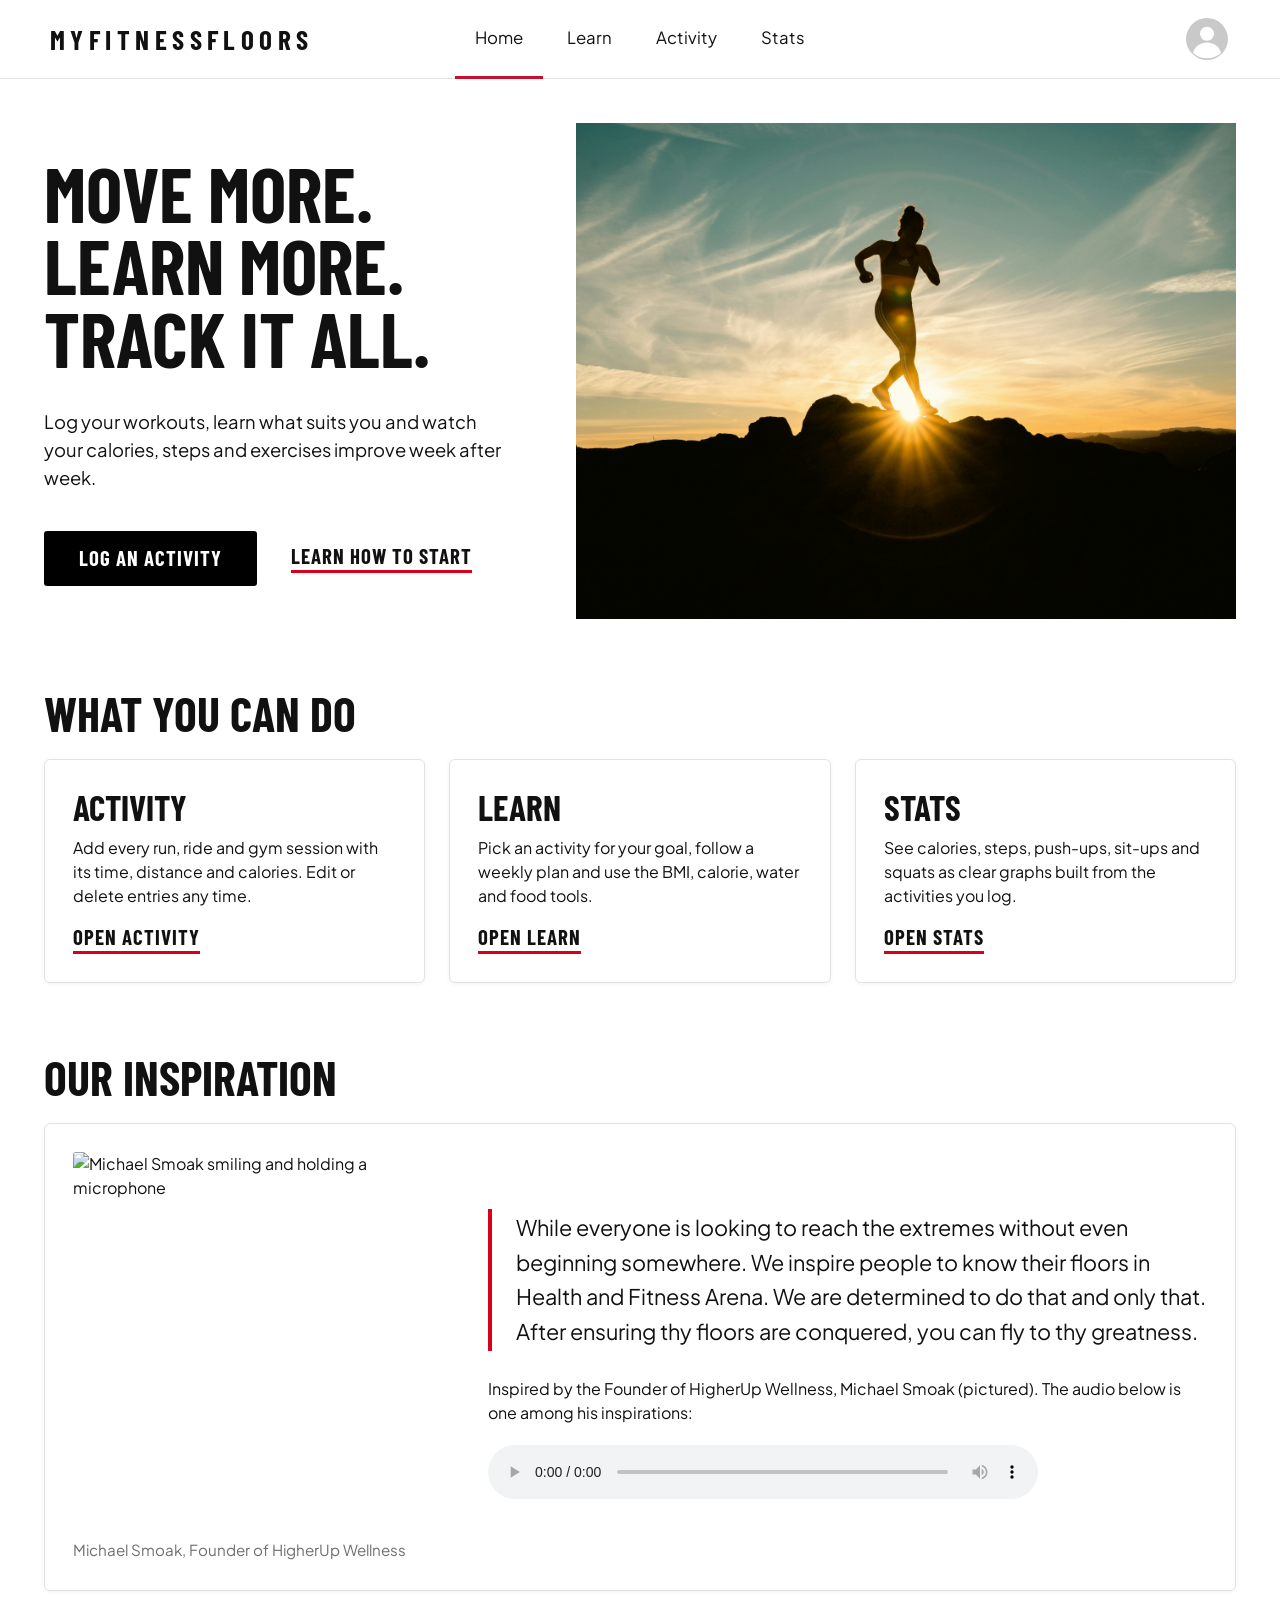
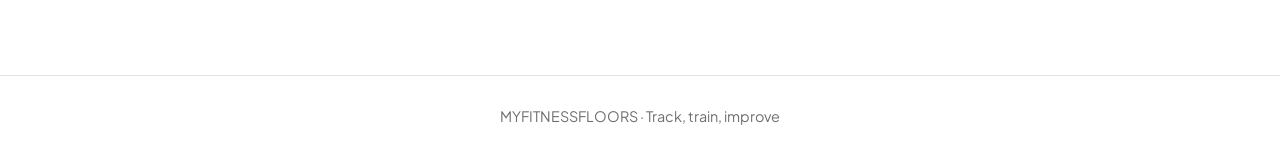
==== index.html @ a4dfccbf "Replaced figure with image in index.html" ====
<!DOCTYPE html>
<html lang="en">
<head>
    <meta charset="UTF-8">
    <meta name="viewport" content="width=device-width, initial-scale=1.0">
    <title>Home | MYFITNESSFLOORS</title>
    <meta name="description" content="Log your workouts, learn what suits you and watch your calories, steps and exercises improve week after week.">
    <link rel="preconnect" href="https://fonts.googleapis.com">
    <link rel="preconnect" href="https://fonts.gstatic.com" crossorigin>
    <link href="https://fonts.googleapis.com/css2?family=Barlow+Condensed:wght@500;600;700&family=Plus+Jakarta+Sans:wght@400;500;600;700;800&display=swap" rel="stylesheet">
    <link rel="stylesheet" href="home.css">
</head>
<body>

  <header class="topbar">
    <div class="topbar-inner">
      <a class="logo" href="../home/home.html">MYFITNESSFLOORS</a>
      <nav aria-label="Main">
        <a href="index.html" class="active" aria-current="page">Home</a>
        <a href="learn.html">Learn</a>
        <a href="Activity.html">Activity</a>
        <a href="Stats.html">Stats</a>
      </nav>
      <a class="avatar-link" href="Page 2.html" aria-label="Profile" title="Profile">
        <svg viewBox="0 0 48 48" aria-hidden="true"><circle cx="24" cy="24" r="24" fill="#c9c9c9"/><circle cx="24" cy="18" r="8" fill="#fff"/><path d="M8 40c2-8 9-12 16-12s14 4 16 12a24 24 0 0 1-32 0z" fill="#fff"/></svg>
      </a>
    </div>
  </header>

  <main class="wrap">

    <!-- Hero -->
    <section class="hero">
      <div class="hero-text">
        <h1 class="hero-title">Move more.<br>Learn more.<br>Track it all.</h1>
        <p>Log your workouts, learn what suits you and watch your calories, steps and exercises improve week after week.</p>
        <div class="hero-actions">
          <a href="Activity.html" class="btn btn-black">Log an activity</a>
          <a href="learn.html" class="link-red">Learn how to start</a>
        </div>
      </div>
          <img class="hero-img" src="hero.jpg" alt="Woman running at sunset">
    </section>

    <!-- What you can do -->
    <h2 class="section-title">What you can do</h2>
    <div class="three-col">
      <article class="card feature">
        <h3 class="title">Activity</h3>
        <p>Add every run, ride and gym session with its time, distance and calories. Edit or delete entries any time.</p>
        <a href="Activity.html" class="link-red">Open Activity</a>
      </article>
      <article class="card feature">
        <h3 class="title">Learn</h3>
        <p>Pick an activity for your goal, follow a weekly plan and use the BMI, calorie, water and food tools.</p>
        <a href="learn.html" class="link-red">Open Learn</a>
      </article>
      <article class="card feature">
        <h3 class="title">Stats</h3>
        <p>See calories, steps, push-ups, sit-ups and squats as clear graphs built from the activities you log.</p>
        <a href="Stats.html" class="link-red">Open Stats</a>
      </article>
    </div>

    <!-- Our inspiration -->
    <h2 class="section-title">Our inspiration</h2>
    <section class="card inspiration" aria-label="Our inspiration">
      <figure>
        <img src="michael-smoak.jpg" alt="Michael Smoak smiling and holding a microphone">
        <figcaption>Michael Smoak, Founder of HigherUp Wellness</figcaption>
      </figure>
      <div>
        <blockquote>
          While everyone is looking to reach the extremes without even beginning somewhere. We inspire people to know their floors in Health and Fitness Arena. We are determined to do that and only that. After ensuring thy floors are conquered, you can fly to thy greatness.
        </blockquote>
        <p>Inspired by the Founder of HigherUp Wellness, Michael Smoak (pictured). The audio below is one among his inspirations:</p>
        <!-- Put the audio file in this folder with this name, or change the src -->
        <audio id="inspiration-audio" controls preload="metadata">
          <source src="inspiration.mp3" type="audio/mpeg">
          Your browser does not support audio playback.
        </audio>
      </div>
    </section>

  </main>

  <footer class="footer">MYFITNESSFLOORS &middot; Track, train, improve</footer>

  <script src="home.js"></script>

</body>
</html>
---- home.css ----
/* =====================================================================
   MYFITNESSFLOORS - Home page styles
   Look: white pages, black buttons, big condensed uppercase headlines,
   thin grey card borders. Red is used for accents and data.
   ===================================================================== */

:root {
  --red: #d9001b;
  --red-dark: #a80015;
  --ink: #111111;
  --grey: #6f6f6f;
  --line: #e2e2e2;
  --field: #aaaaaa;
  --bg: #ffffff;
  --good: #1b8a3a;
  --bad: #d9001b;
  --head: 'Barlow Condensed', 'Oswald', 'Arial Narrow', Impact, sans-serif;
  --body: 'Plus Jakarta Sans', 'Inter', system-ui, -apple-system, 'Segoe UI', Roboto, Arial, sans-serif;
}
* { box-sizing: border-box; margin: 0; padding: 0; }
html { scroll-behavior: smooth; }
body { font-family: var(--body); background: var(--bg); color: var(--ink); line-height: 1.5; }
img { max-width: 100%; display: block; }
button { font-family: inherit; cursor: pointer; }
:focus-visible { outline: 3px solid var(--red); outline-offset: 2px; }
[hidden] { display: none !important; }

/* ===== Top bar: logo left, links centred, profile avatar right ===== */
.topbar { background: #fff; border-bottom: 1px solid var(--line); position: sticky; top: 0; z-index: 20; }
.topbar-inner {
  max-width: 1240px; margin: 0 auto; padding: 0 30px; height: 78px;
  display: grid; grid-template-columns: 1fr auto 1fr; align-items: center; gap: 24px;
}
.logo {
  font-family: var(--head); font-weight: 700; font-size: 1.7rem; letter-spacing: .2em;
  text-decoration: none; color: var(--ink); white-space: nowrap; width: max-content;
}
.topbar nav { display: flex; align-self: stretch; justify-self: center; gap: 4px; }
.topbar nav a {
  display: flex; align-items: center; padding: 0 20px; text-decoration: none; color: var(--ink);
  font-size: 1.05rem; border-bottom: 3px solid transparent; margin-bottom: -1px;
}
.topbar nav a:hover { border-bottom-color: #ccc; }
.topbar nav a.active { border-bottom-color: #c8102e; }
.avatar-link { justify-self: end; display: block; width: 46px; height: 46px; border-radius: 50%; padding: 2px; }
.avatar-link svg { display: block; width: 100%; height: 100%; }
.avatar-link:hover { opacity: .85; }
.avatar-link.active { box-shadow: 0 0 0 3px #c8102e; }

/* ===== Layout ===== */
.wrap { max-width: 1240px; margin: 0 auto; padding: 44px 24px 60px; }
.three-col { display: grid; grid-template-columns: repeat(3, 1fr); gap: 24px; }
.muted { color: var(--grey); }
.small { font-size: .82rem; }
section { scroll-margin-top: 100px; }

/* ===== Type ===== */
.section-title, .title, .hero-title { font-family: var(--head); font-weight: 700; text-transform: uppercase; line-height: 1; }
.section-title { font-size: 3rem; margin: 70px 0 22px; }
.title { font-size: 2.2rem; line-height: 1.1; }

/* ===== Buttons and links ===== */
.btn {
  display: inline-block; border: 1px solid transparent; border-radius: 3px; padding: 14px 34px;
  font-family: var(--head); font-size: 1.3rem; font-weight: 700; letter-spacing: 1px;
  text-transform: uppercase; text-decoration: none; text-align: center; line-height: 1.2;
}
.btn-black { background: #000; color: #fff; }
.btn-black:hover { background: var(--red); }
.link-red {
  display: inline-block; font-family: var(--head); font-weight: 700; font-size: 1.3rem; letter-spacing: 1px;
  text-transform: uppercase; color: var(--ink); text-decoration: none; border-bottom: 3px solid var(--red); line-height: 1.1;
  padding-bottom: 2px;
}
.link-red:hover { color: var(--red); }

/* ===== Cards ===== */
.card {
  background: #fff; border: 1px solid var(--line); border-radius: 6px;
  box-shadow: 0 1px 4px rgba(0, 0, 0, .05); padding: 28px; margin-bottom: 24px;
}
.three-col > .card { margin-bottom: 0; }
.card p + p { margin-top: 10px; }

/* ===== Hero ===== */
.hero { display: grid; grid-template-columns: 5fr 7fr; gap: 60px; align-items: center; margin-bottom: 20px; }
.hero-title { font-size: clamp(3rem, 6vw, 5.2rem); line-height: .95; margin-bottom: 34px; }
.hero-text p { max-width: 490px; font-size: 1.15rem; margin-bottom: 40px; }
.hero-actions { display: flex; align-items: center; gap: 34px; flex-wrap: wrap; }
.hero-photo {
  position: relative; aspect-ratio: 1 / 1; border-radius: 2px; overflow: hidden;
  background: url('hero.jpg') center 55% / cover; 
  background:
  radial-gradient(circle at 70% 55%, rgba(240, 96, 90, .9) 0 14%, transparent 15%),
  radial-gradient(circle at 62% 30%, #c98d6a 0 7%, transparent 8%),
  radial-gradient(circle at 20% 15%, rgba(255, 255, 255, .22), transparent 40%),
  linear-gradient(135deg, #2f4132, #10170f);
}
.hero-photo::after { content: ''; position: absolute; inset: 0; background: linear-gradient(to top, rgba(0, 0, 0, .45), transparent 40%); }

/* ===== Home feature cards ===== */
.feature h3 { margin-bottom: 10px; }
.feature p { margin-bottom: 18px; min-height: 4.5em; }

/* ===== Inspiration ===== */
.inspiration { display: grid; grid-template-columns: 375px 1fr; gap: 40px; align-items: center; }
.inspiration figure img { width: 100%; aspect-ratio: 1; object-fit: cover; border-radius: 3px; }
.inspiration figcaption { margin-top: 12px; color: var(--grey); font-size: .95rem; }
.inspiration blockquote { border-left: 4px solid var(--red); padding: 2px 0 2px 24px; font-size: 1.35rem; line-height: 1.6; margin-bottom: 26px; }
.inspiration p { margin-bottom: 20px; }
.inspiration audio { width: 100%; max-width: 550px; }

/* ===== Forms ===== */
input, select, textarea {
  width: 100%; padding: 14px 16px; font: inherit; font-size: 1.05rem; color: inherit; background: #fff;
  border: 1px solid var(--field); border-radius: 3px;
}
textarea { resize: vertical; min-height: 110px; }
input:user-invalid { border-color: var(--red); }

/* ===== Tables ===== */
table { border-collapse: collapse; width: 100%; font-size: 1rem; }
th {
  text-align: left; font-size: .78rem; font-weight: 800; letter-spacing: 1.4px; text-transform: uppercase;
  padding: 10px 12px; border-bottom: 2px solid var(--ink); white-space: nowrap;
}
td { padding: 14px 12px; border-bottom: 1px solid var(--line); }
tbody tr:hover { background: #fafafa; }
.empty { color: var(--grey); padding: 28px 12px; text-align: center; }

/* ===== Stats page ===== */
.goal { stroke: var(--ink); stroke-dasharray: 5 4; stroke-width: 1.2; }
.h1 { background: #f7c3c9; }
.h2 { background: #ee7f8b; }
.h3 { background: #e2384d; }

/* ===== Footer ===== */
.footer { text-align: center; padding: 30px 20px 40px; color: var(--grey); font-size: .9rem; border-top: 1px solid var(--line); }

/* ===== Responsive ===== */
@media (max-width: 1100px) {
  .hero { gap: 40px; }
}
@media (max-width: 900px) {
  .hero, .inspiration { grid-template-columns: minmax(0, 1fr); }
  .three-col { grid-template-columns: 1fr 1fr; }
  .inspiration figure { max-width: 375px; }
}
@media (max-width: 640px) {
  .wrap { padding: 28px 16px 48px; }
  .three-col { grid-template-columns: 1fr; }
  .section-title { font-size: 2.3rem; margin-top: 50px; }
  .card { padding: 20px; }
  .topbar-inner { padding: 0 12px; height: 64px; grid-template-columns: auto minmax(0, 1fr) auto; gap: 6px; }
  .logo { font-size: .85rem; letter-spacing: .04em; }
  .topbar nav { gap: 0; justify-self: stretch; justify-content: center; overflow-x: auto; scrollbar-width: none; }
  .topbar nav a { padding: 0 6px; font-size: .85rem; }
  .avatar-link { width: 34px; height: 34px; }
}
@media (max-width: 400px) {
  .logo { font-size: .72rem; letter-spacing: 0; }
  .topbar nav a { padding: 0 4px; font-size: .8rem; }
}
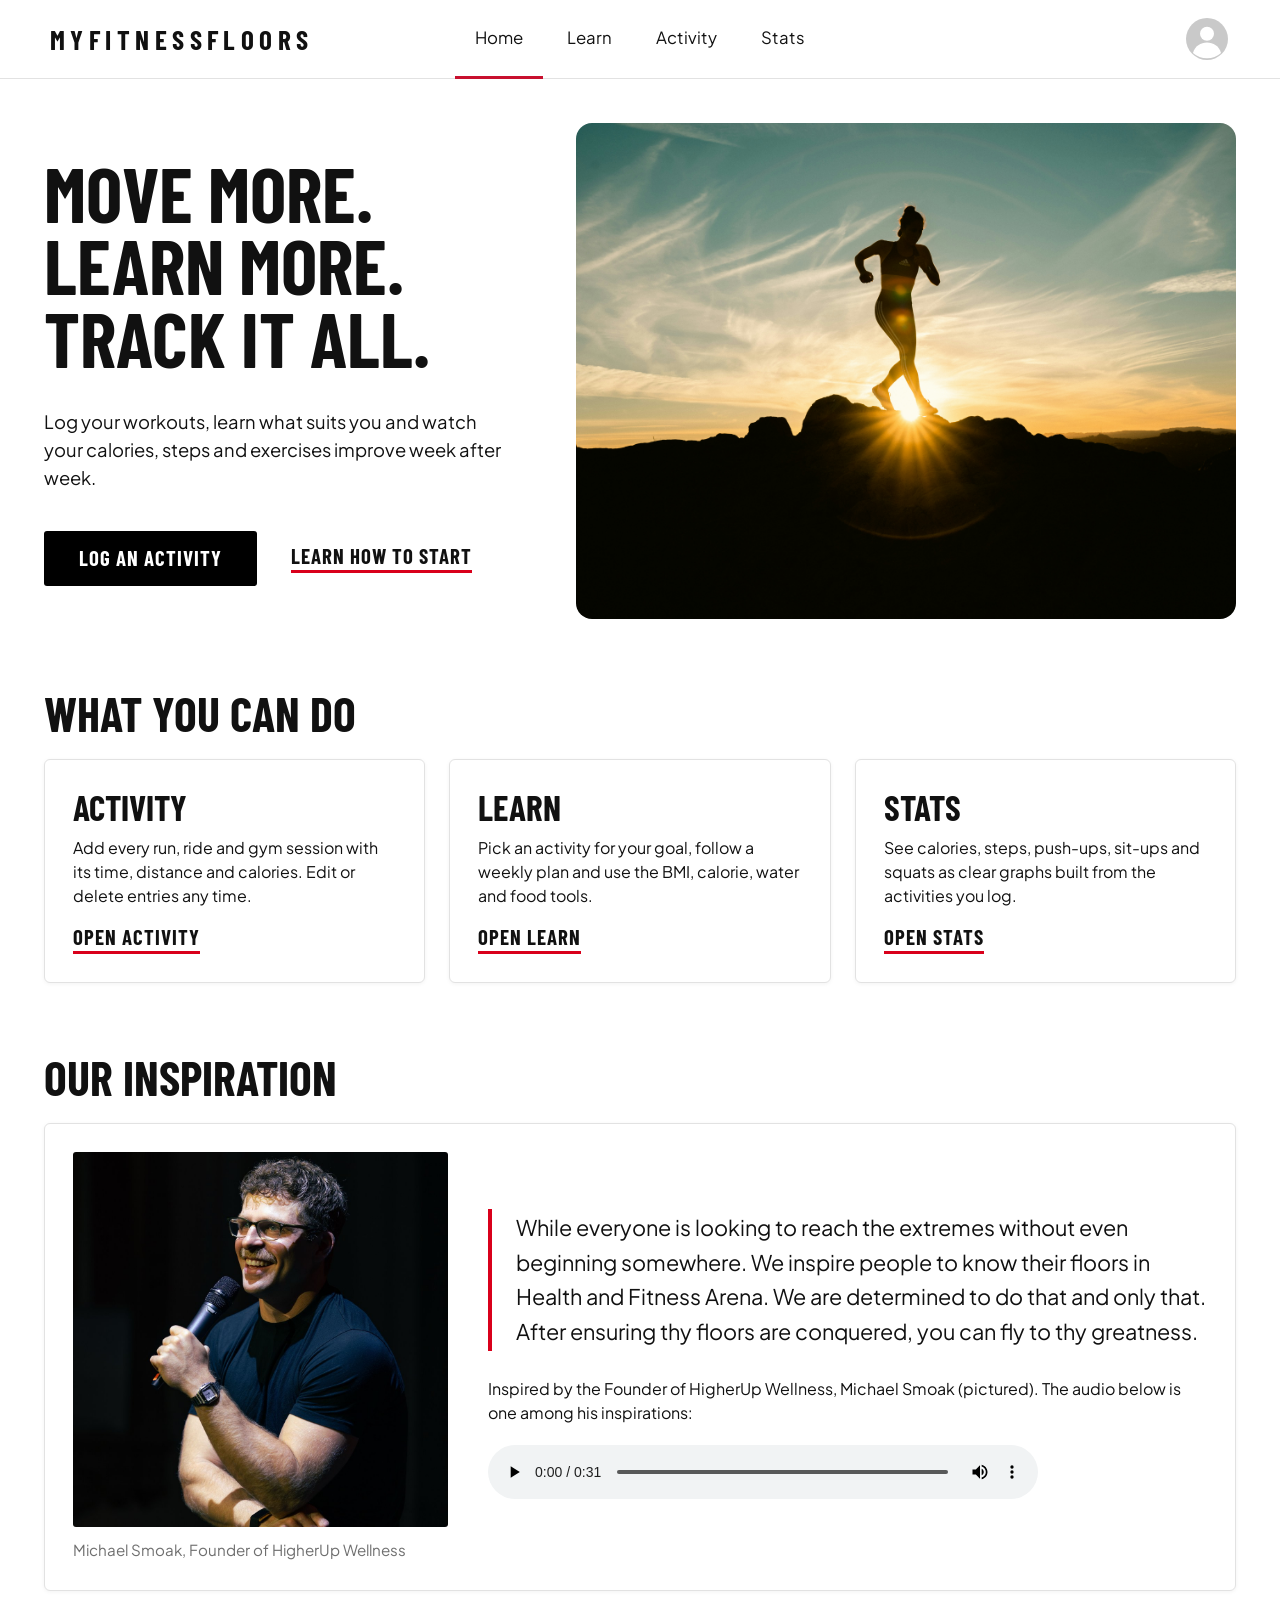
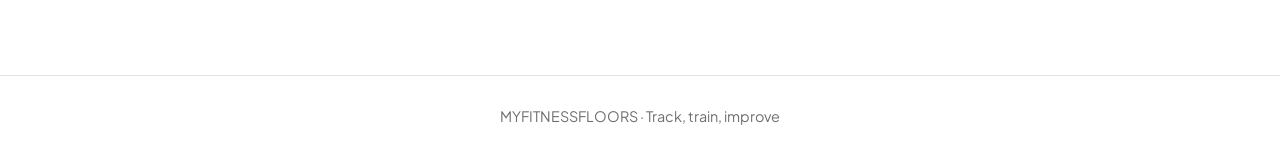
==== commit 1feaf5a3: "Fixed Image and audio for the index page" ====
--- a/index.html
+++ b/index.html
@@ -14,7 +14,7 @@
 
   <header class="topbar">
     <div class="topbar-inner">
-      <a class="logo" href="../home/home.html">MYFITNESSFLOORS</a>
+      <a class="logo" href="index.html">MYFITNESSFLOORS</a>
       <nav aria-label="Main">
         <a href="index.html" class="active" aria-current="page">Home</a>
         <a href="learn.html">Learn</a>
@@ -39,7 +39,7 @@
           <a href="learn.html" class="link-red">Learn how to start</a>
         </div>
       </div>
-          <img class="hero-img" src="hero.jpg" alt="Woman running at sunset">
+        <img class="hero-img" src="media/hero.jpg" alt="Woman running at sunset">
     </section>
 
     <!-- What you can do -->
@@ -66,7 +66,7 @@
     <h2 class="section-title">Our inspiration</h2>
     <section class="card inspiration" aria-label="Our inspiration">
       <figure>
-        <img src="michael-smoak.jpg" alt="Michael Smoak smiling and holding a microphone">
+        <img src="MichaelSmoak.jpg.jpeg" alt="Michael Smoak smiling and holding a microphone">
         <figcaption>Michael Smoak, Founder of HigherUp Wellness</figcaption>
       </figure>
       <div>
@@ -74,10 +74,9 @@
           While everyone is looking to reach the extremes without even beginning somewhere. We inspire people to know their floors in Health and Fitness Arena. We are determined to do that and only that. After ensuring thy floors are conquered, you can fly to thy greatness.
         </blockquote>
         <p>Inspired by the Founder of HigherUp Wellness, Michael Smoak (pictured). The audio below is one among his inspirations:</p>
-        <!-- Put the audio file in this folder with this name, or change the src -->
-        <audio id="inspiration-audio" controls preload="metadata">
-          <source src="inspiration.mp3" type="audio/mpeg">
-          Your browser does not support audio playback.
+        <audio id="inspiration-audio" controls preload="metadata" loop>
+          <source src="Inspiration.mp3.mpeg" type="audio/mpeg">
+          Your device does not support playback.
         </audio>
       </div>
     </section>
--- a/home.css
+++ b/home.css
@@ -161,3 +161,7 @@
   .logo { font-size: .72rem; letter-spacing: 0; }
   .topbar nav a { padding: 0 4px; font-size: .8rem; }
 }
+.hero-img {
+  width: 100%; height: 100%; max-height: 520px;
+  object-fit: cover; border-radius: 16px;
+}
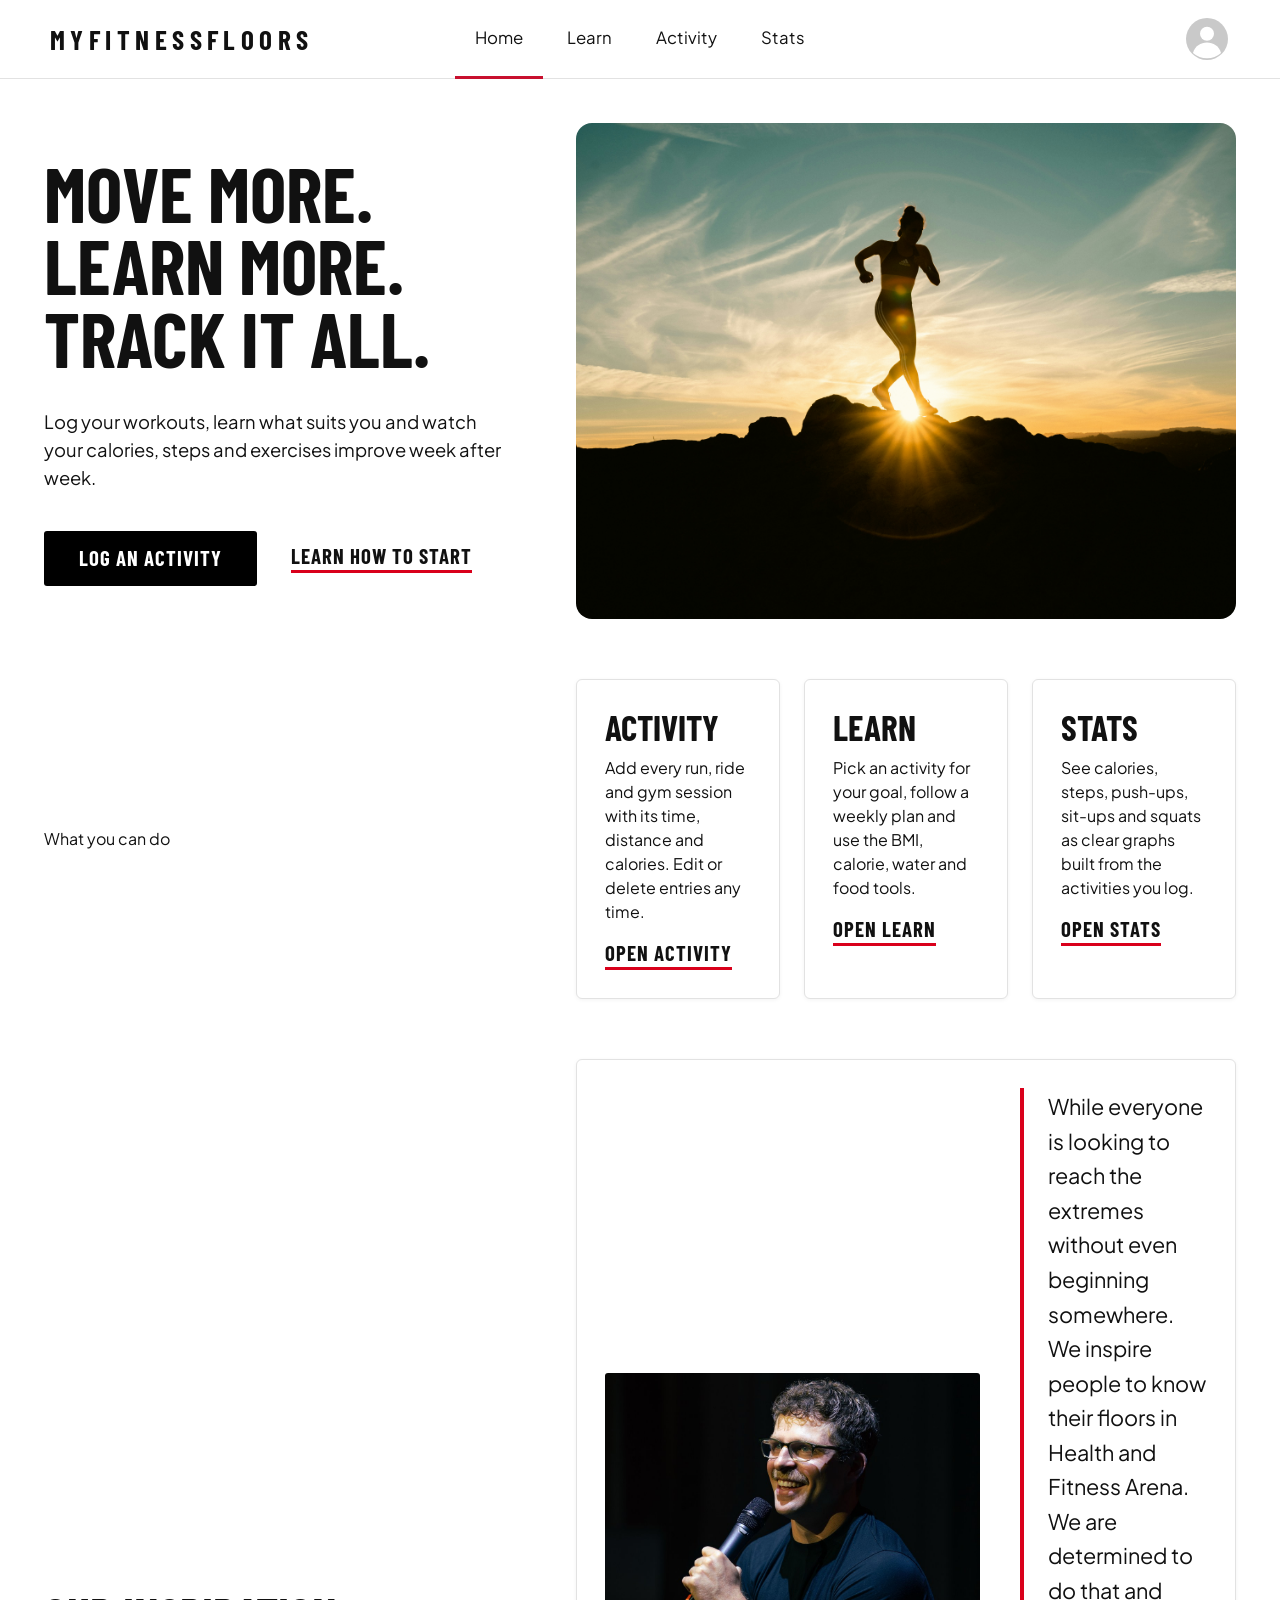
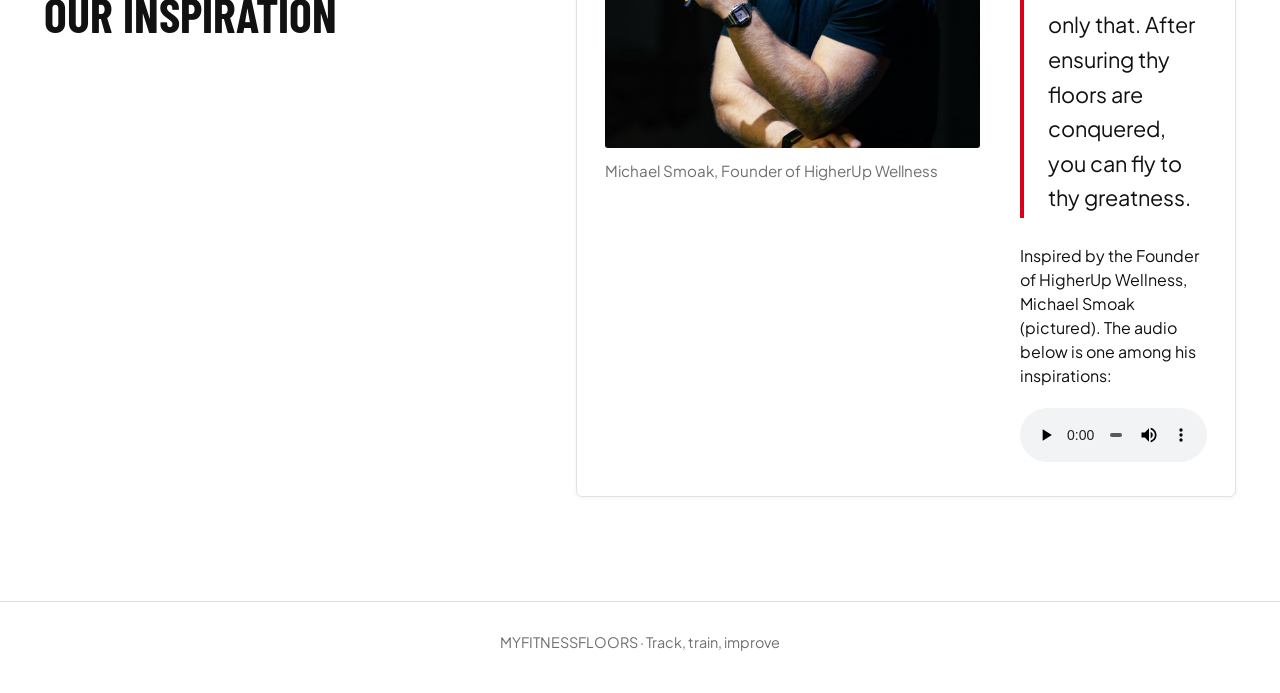
==== commit 18432824: "Image Updated" ====
--- a/index.html
+++ b/index.html
@@ -39,7 +39,7 @@
           <a href="learn.html" class="link-red">Learn how to start</a>
         </div>
       </div>
-        <img class="hero-img" src="media/hero.jpg" alt="Woman running at sunset">
+        <img class="hero-img" src="media/hero.jpg" alt="Woman running at sunset>
     </section>
 
     <!-- What you can do -->
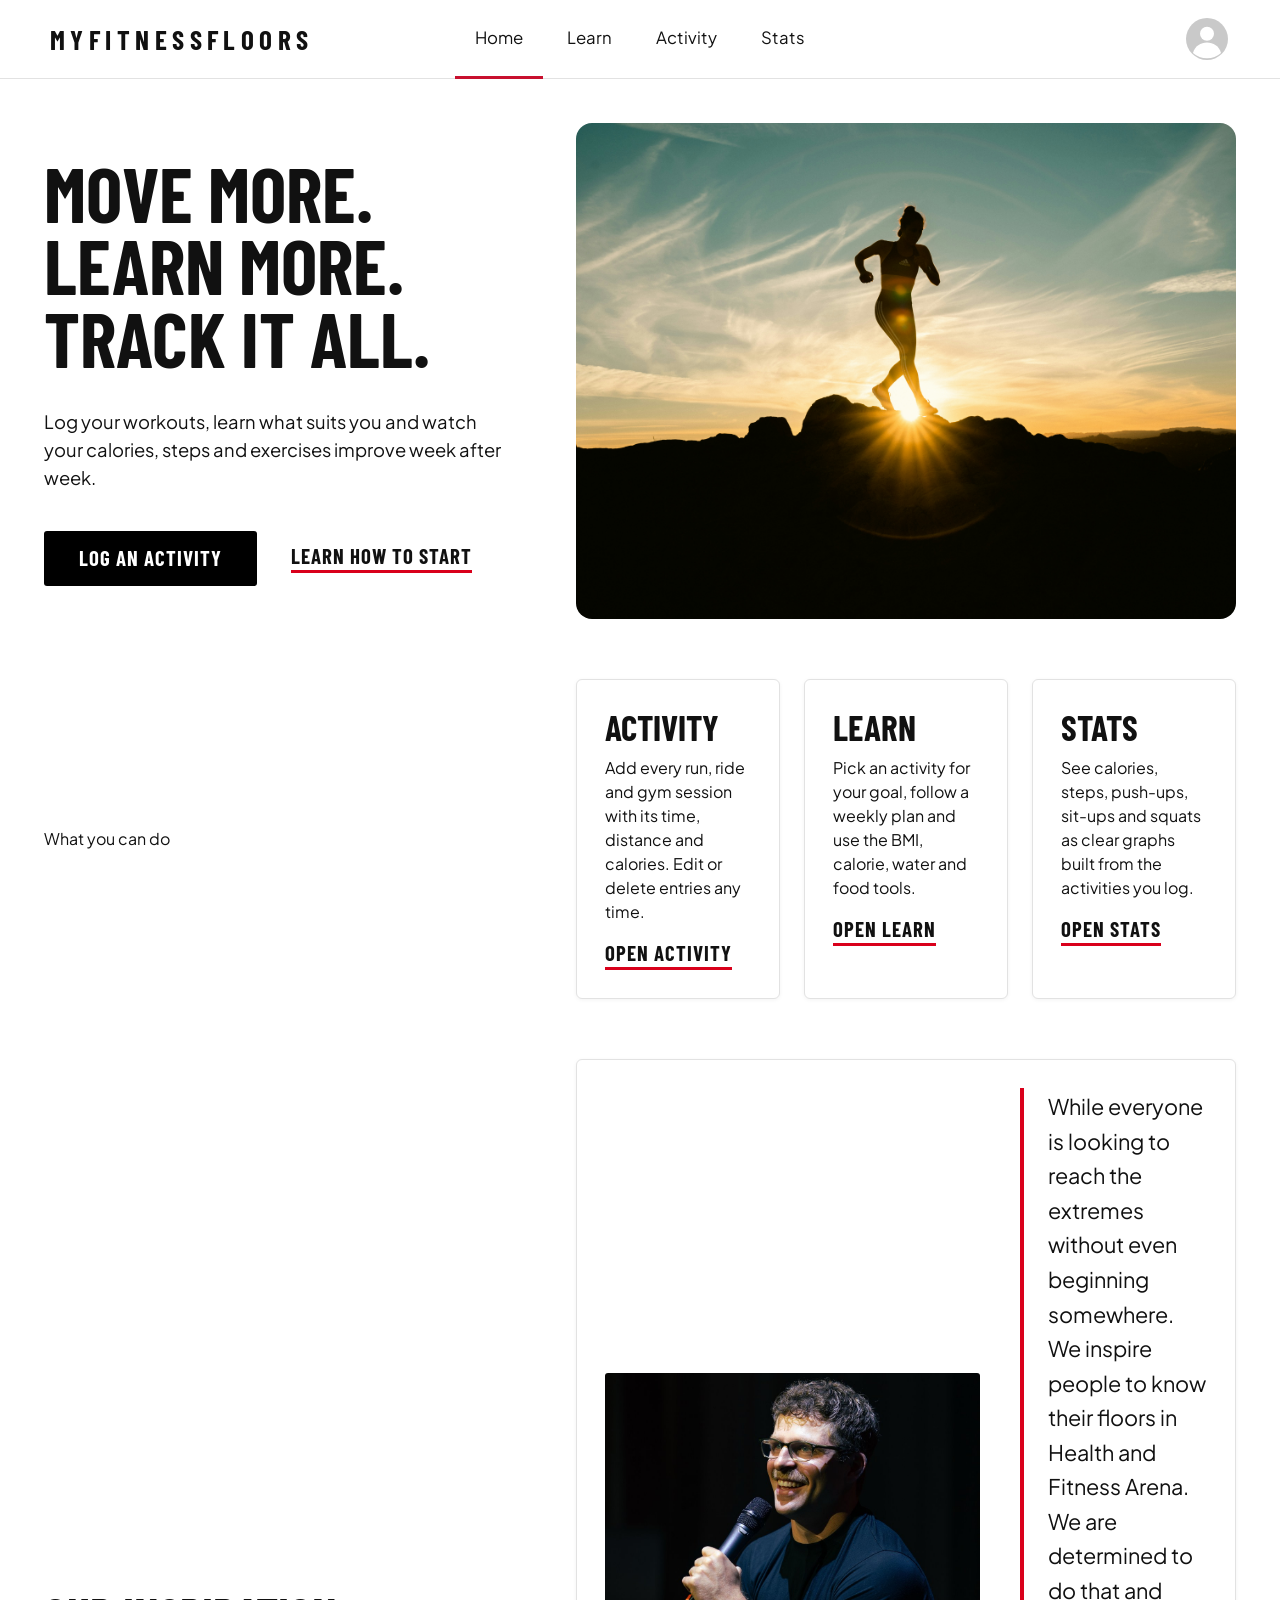
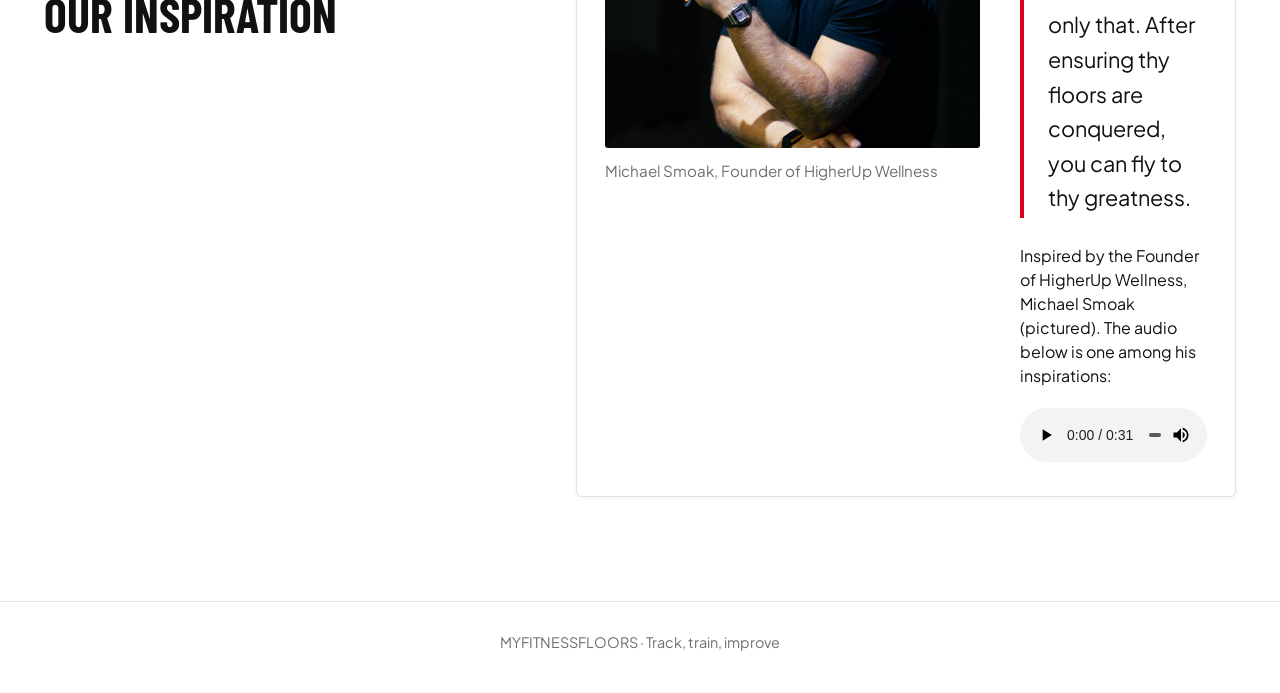
==== commit b653c365: "Fixed broken lines after renaming Page 2 to page2" ====
--- a/index.html
+++ b/index.html
@@ -21,7 +21,7 @@
         <a href="Activity.html">Activity</a>
         <a href="Stats.html">Stats</a>
       </nav>
-      <a class="avatar-link" href="Page 2.html" aria-label="Profile" title="Profile">
+      <a class="avatar-link" href="page2.html" aria-label="Profile" title="Profile">
         <svg viewBox="0 0 48 48" aria-hidden="true"><circle cx="24" cy="24" r="24" fill="#c9c9c9"/><circle cx="24" cy="18" r="8" fill="#fff"/><path d="M8 40c2-8 9-12 16-12s14 4 16 12a24 24 0 0 1-32 0z" fill="#fff"/></svg>
       </a>
     </div>
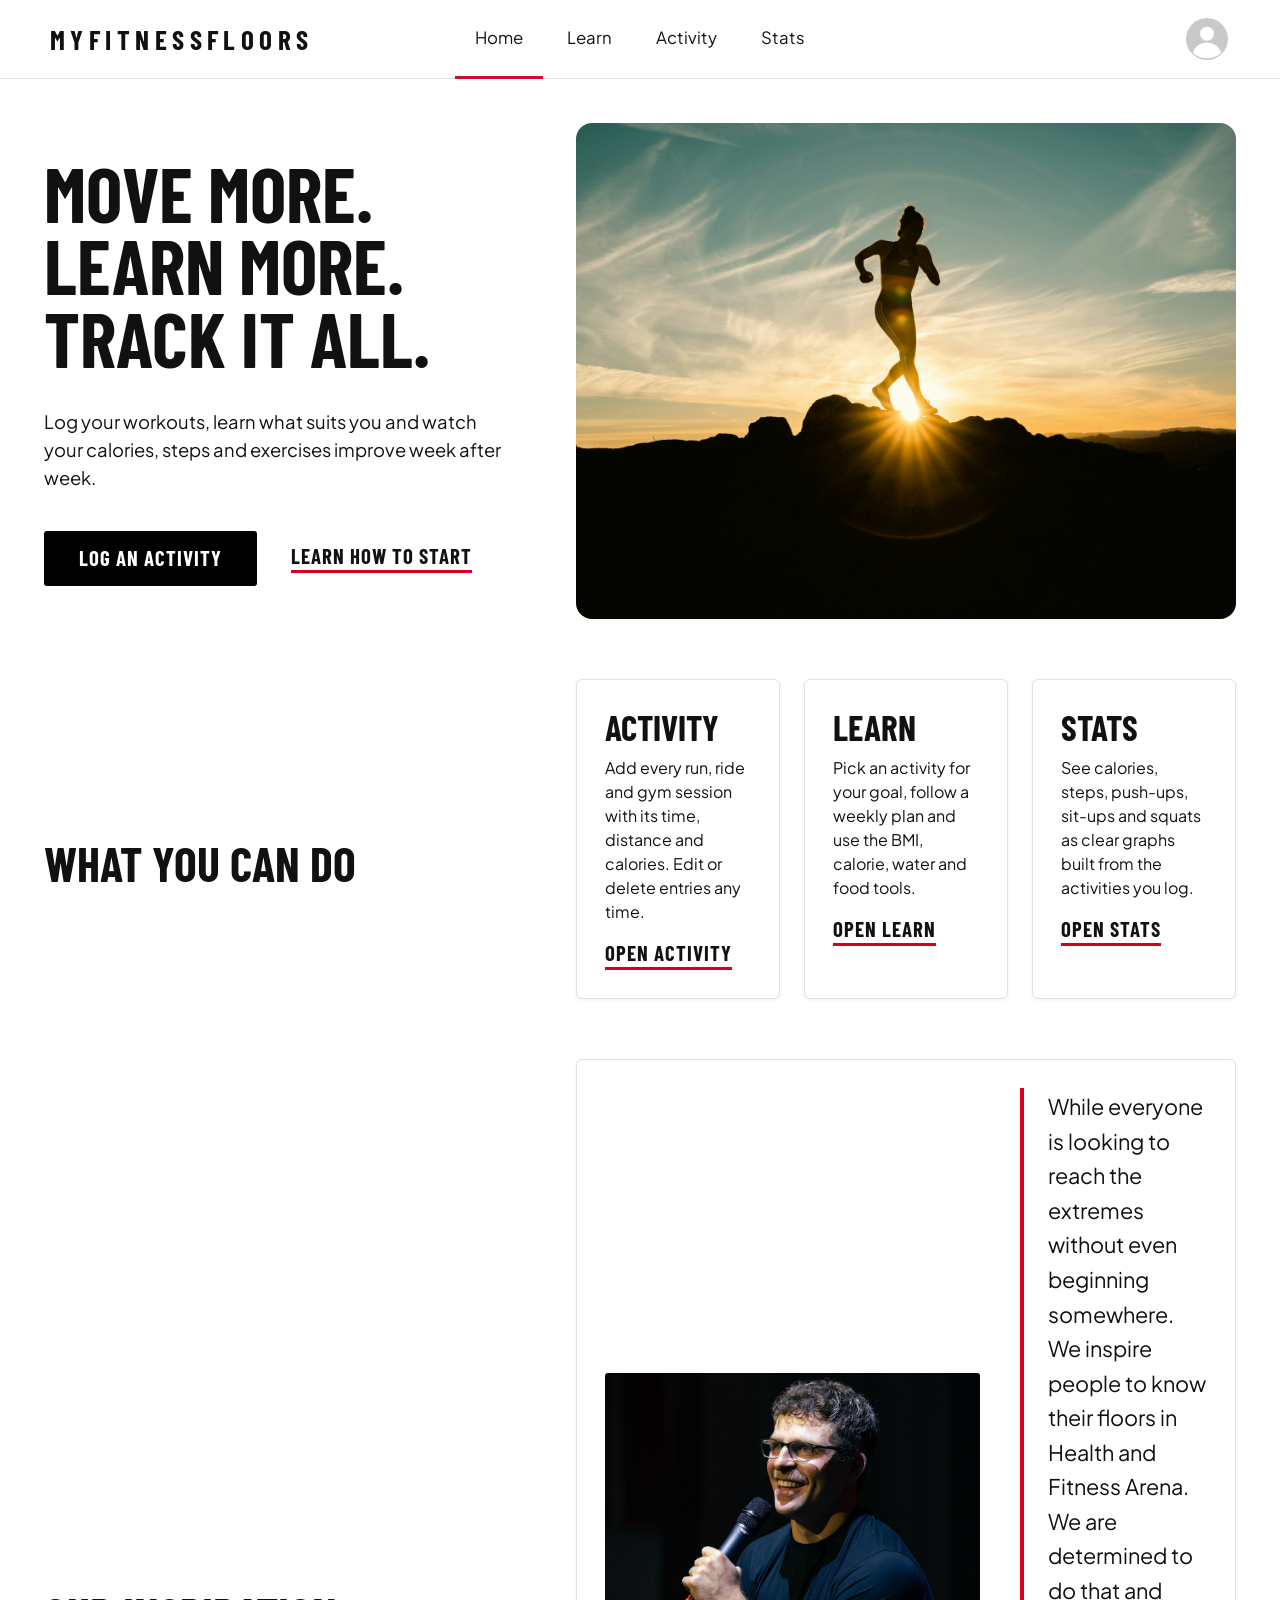
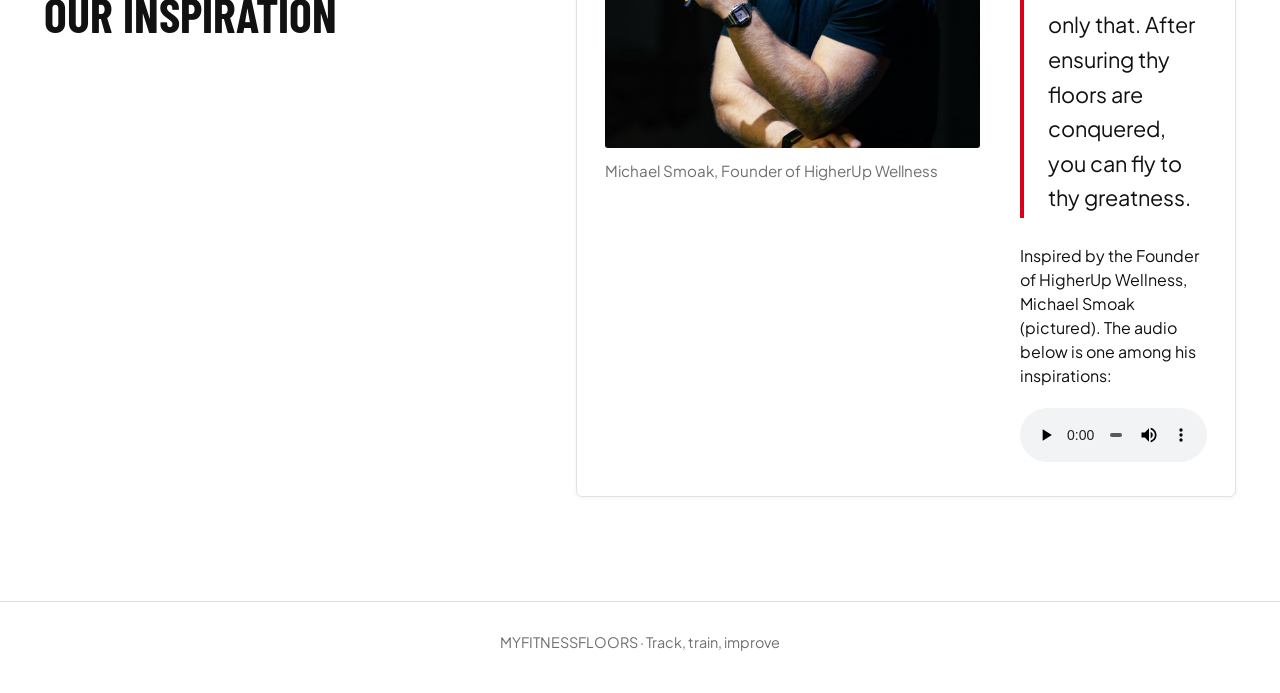
==== commit 602b2438: "Fixed issues rised up by Validator" ====
--- a/index.html
+++ b/index.html
@@ -39,7 +39,7 @@
           <a href="learn.html" class="link-red">Learn how to start</a>
         </div>
       </div>
-        <img class="hero-img" src="media/hero.jpg" alt="Woman running at sunset>
+        <img class="hero-img" src="media/hero.jpg" alt="Woman running at sunset"
     </section>
 
     <!-- What you can do -->
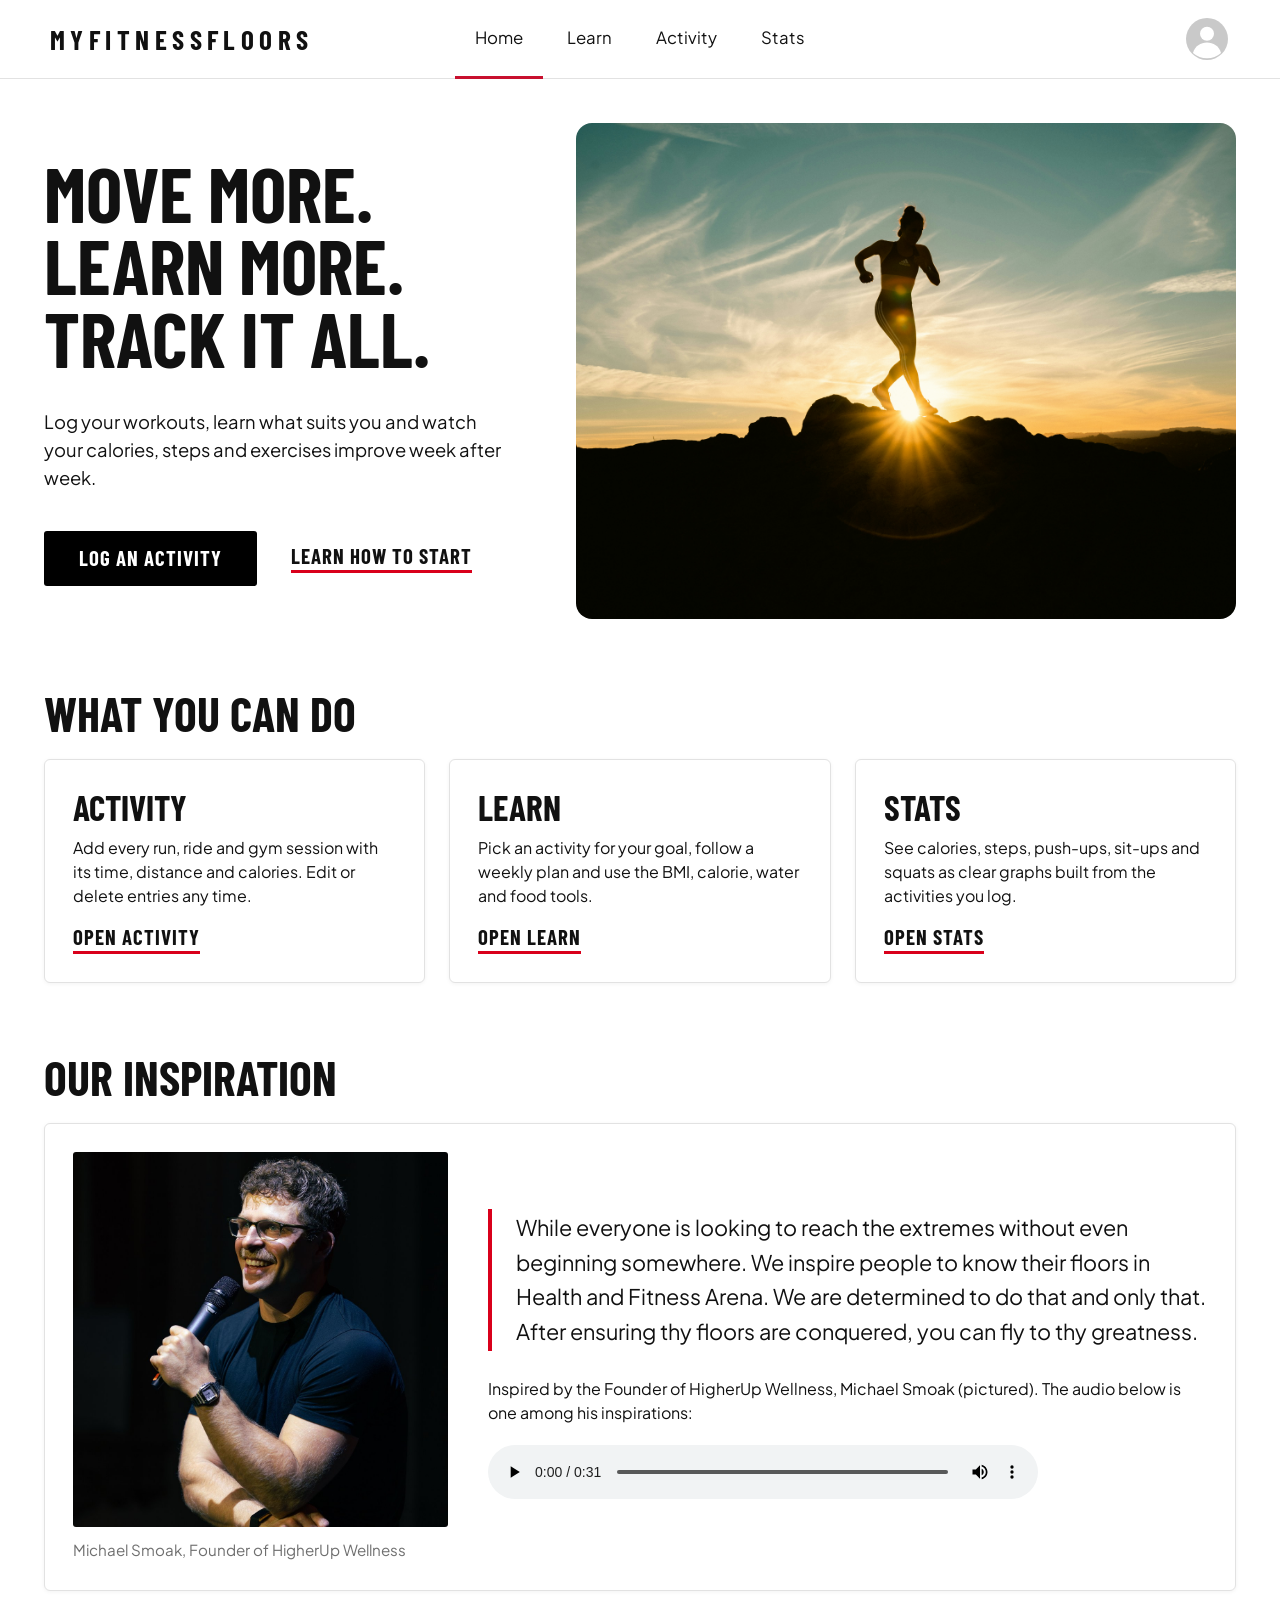
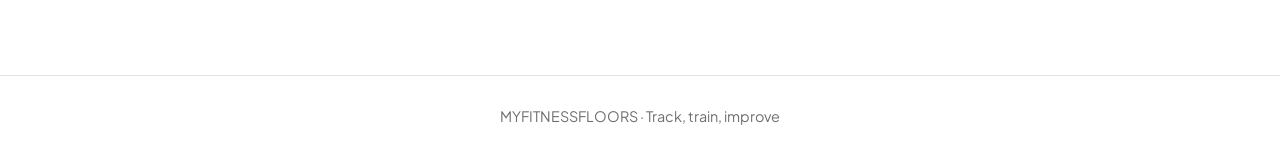
==== commit 469e9009: "Fixing a tag issue" ====
--- a/index.html
+++ b/index.html
@@ -39,7 +39,7 @@
           <a href="learn.html" class="link-red">Learn how to start</a>
         </div>
       </div>
-        <img class="hero-img" src="media/hero.jpg" alt="Woman running at sunset"
+        <img class="hero-img" src="media/hero.jpg" alt="Woman running at sunset">
     </section>
 
     <!-- What you can do -->
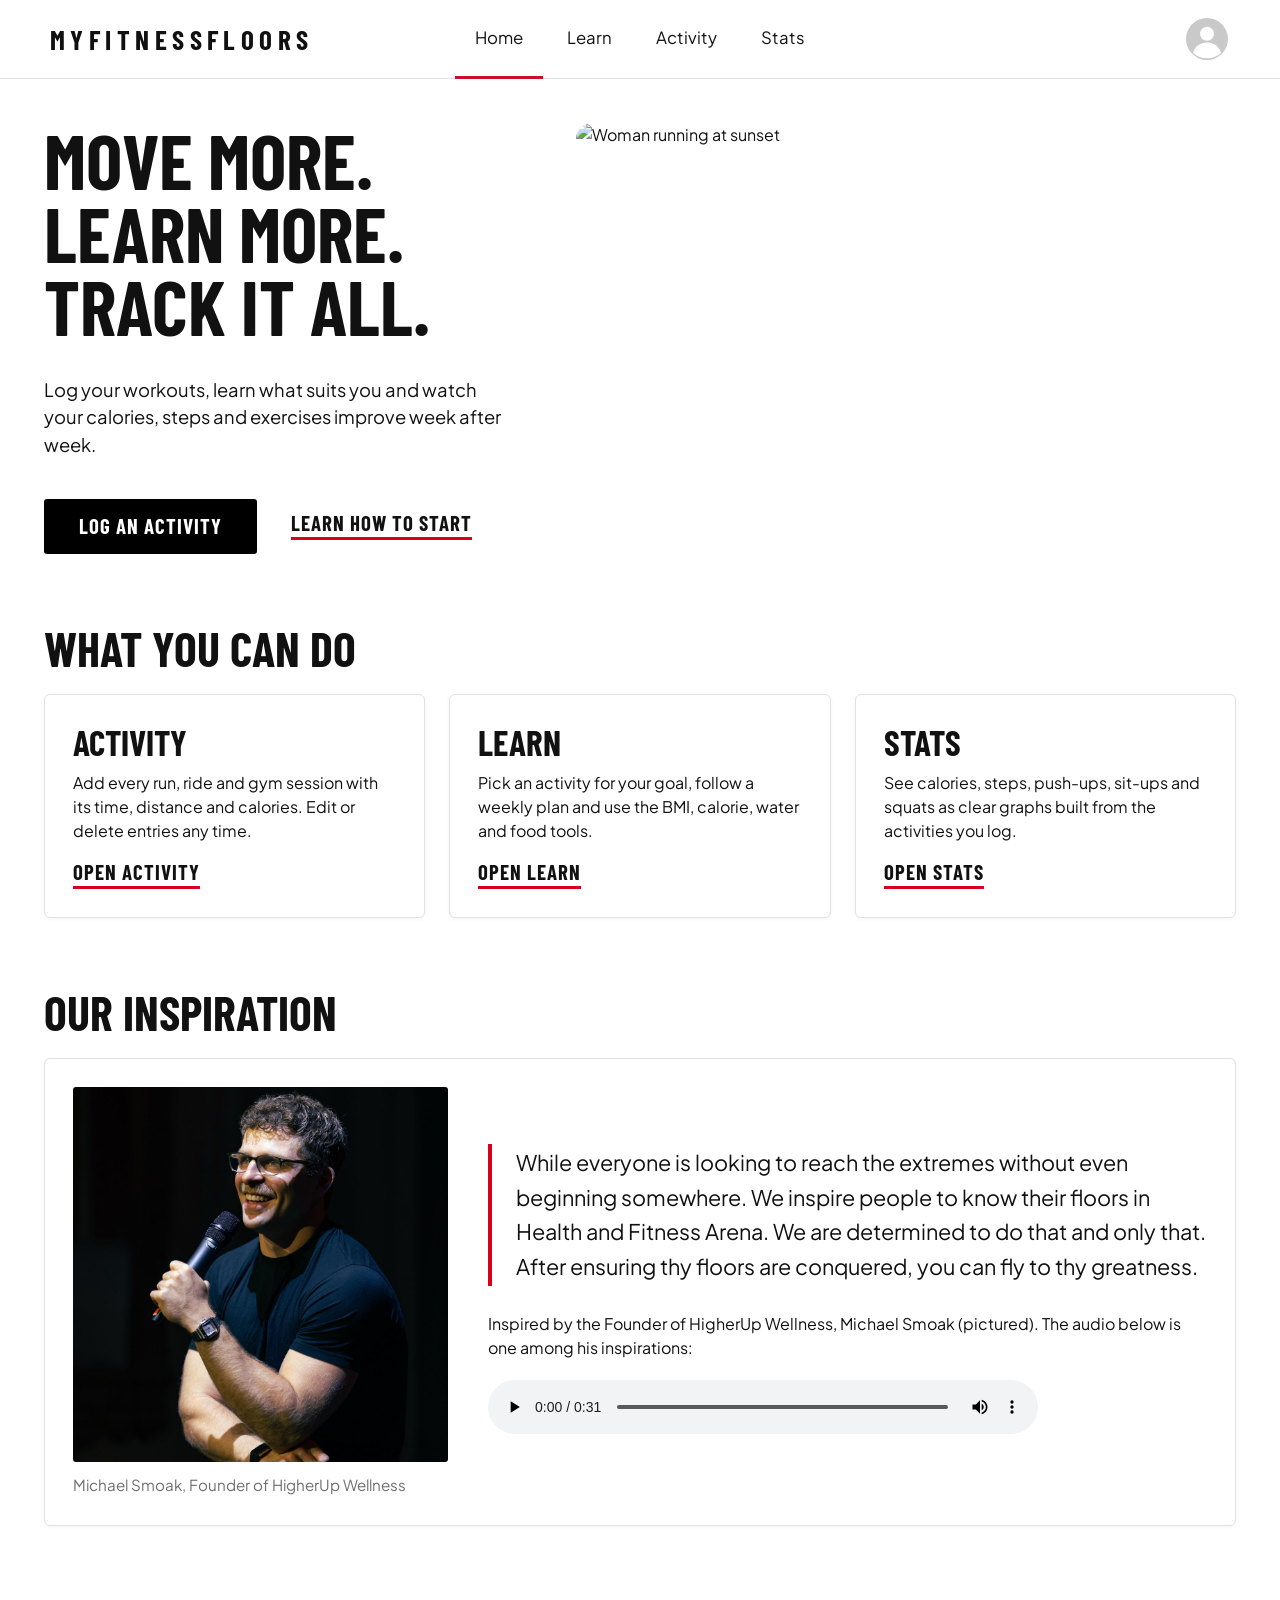
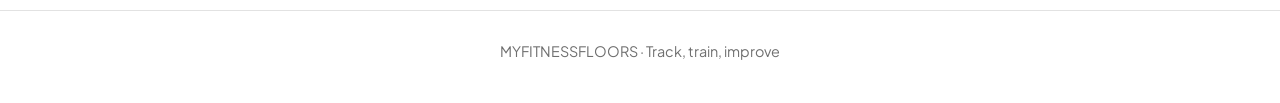
==== commit 36a75f12: "Update image and audio source paths in index.html" ====
--- a/index.html
+++ b/index.html
@@ -39,7 +39,7 @@
           <a href="learn.html" class="link-red">Learn how to start</a>
         </div>
       </div>
-        <img class="hero-img" src="media/hero.jpg" alt="Woman running at sunset">
+        <img class="hero-img" src="images/hero.jpg" alt="Woman running at sunset">
     </section>
 
     <!-- What you can do -->
@@ -75,7 +75,7 @@
         </blockquote>
         <p>Inspired by the Founder of HigherUp Wellness, Michael Smoak (pictured). The audio below is one among his inspirations:</p>
         <audio id="inspiration-audio" controls preload="metadata" loop>
-          <source src="Inspiration.mp3.mpeg" type="audio/mpeg">
+          <source src="media/Inspiration.mp3.mpeg" type="audio/mpeg">
           Your device does not support playback.
         </audio>
       </div>
--- a/home.css
+++ b/home.css
@@ -1,8 +1,8 @@
-/* =====================================================================
+/*
    MYFITNESSFLOORS - Home page styles
    Look: white pages, black buttons, big condensed uppercase headlines,
    thin grey card borders. Red is used for accents and data.
-   ===================================================================== */
+ */
 
 :root {
   --red: #d9001b;
@@ -25,7 +25,7 @@
 :focus-visible { outline: 3px solid var(--red); outline-offset: 2px; }
 [hidden] { display: none !important; }
 
-/* ===== Top bar: logo left, links centred, profile avatar right ===== */
+/*Top bar: logo left, links centred, profile avatar right */
 .topbar { background: #fff; border-bottom: 1px solid var(--line); position: sticky; top: 0; z-index: 20; }
 .topbar-inner {
   max-width: 1240px; margin: 0 auto; padding: 0 30px; height: 78px;
@@ -47,19 +47,19 @@
 .avatar-link:hover { opacity: .85; }
 .avatar-link.active { box-shadow: 0 0 0 3px #c8102e; }
 
-/* ===== Layout ===== */
+/* Layout */
 .wrap { max-width: 1240px; margin: 0 auto; padding: 44px 24px 60px; }
 .three-col { display: grid; grid-template-columns: repeat(3, 1fr); gap: 24px; }
 .muted { color: var(--grey); }
 .small { font-size: .82rem; }
 section { scroll-margin-top: 100px; }
 
-/* ===== Type ===== */
+/*Type*/
 .section-title, .title, .hero-title { font-family: var(--head); font-weight: 700; text-transform: uppercase; line-height: 1; }
 .section-title { font-size: 3rem; margin: 70px 0 22px; }
 .title { font-size: 2.2rem; line-height: 1.1; }
 
-/* ===== Buttons and links ===== */
+/* Buttons and links */
 .btn {
   display: inline-block; border: 1px solid transparent; border-radius: 3px; padding: 14px 34px;
   font-family: var(--head); font-size: 1.3rem; font-weight: 700; letter-spacing: 1px;
@@ -74,7 +74,7 @@
 }
 .link-red:hover { color: var(--red); }
 
-/* ===== Cards ===== */
+/* Cards*/
 .card {
   background: #fff; border: 1px solid var(--line); border-radius: 6px;
   box-shadow: 0 1px 4px rgba(0, 0, 0, .05); padding: 28px; margin-bottom: 24px;
@@ -82,7 +82,7 @@
 .three-col > .card { margin-bottom: 0; }
 .card p + p { margin-top: 10px; }
 
-/* ===== Hero ===== */
+/* Hero */
 .hero { display: grid; grid-template-columns: 5fr 7fr; gap: 60px; align-items: center; margin-bottom: 20px; }
 .hero-title { font-size: clamp(3rem, 6vw, 5.2rem); line-height: .95; margin-bottom: 34px; }
 .hero-text p { max-width: 490px; font-size: 1.15rem; margin-bottom: 40px; }
@@ -98,11 +98,11 @@
 }
 .hero-photo::after { content: ''; position: absolute; inset: 0; background: linear-gradient(to top, rgba(0, 0, 0, .45), transparent 40%); }
 
-/* ===== Home feature cards ===== */
+/* Home feature cards  */
 .feature h3 { margin-bottom: 10px; }
 .feature p { margin-bottom: 18px; min-height: 4.5em; }
 
-/* ===== Inspiration ===== */
+/*  Inspiration */
 .inspiration { display: grid; grid-template-columns: 375px 1fr; gap: 40px; align-items: center; }
 .inspiration figure img { width: 100%; aspect-ratio: 1; object-fit: cover; border-radius: 3px; }
 .inspiration figcaption { margin-top: 12px; color: var(--grey); font-size: .95rem; }
@@ -110,7 +110,7 @@
 .inspiration p { margin-bottom: 20px; }
 .inspiration audio { width: 100%; max-width: 550px; }
 
-/* ===== Forms ===== */
+/* Forms */
 input, select, textarea {
   width: 100%; padding: 14px 16px; font: inherit; font-size: 1.05rem; color: inherit; background: #fff;
   border: 1px solid var(--field); border-radius: 3px;
@@ -118,7 +118,7 @@
 textarea { resize: vertical; min-height: 110px; }
 input:user-invalid { border-color: var(--red); }
 
-/* ===== Tables ===== */
+/* Tables */
 table { border-collapse: collapse; width: 100%; font-size: 1rem; }
 th {
   text-align: left; font-size: .78rem; font-weight: 800; letter-spacing: 1.4px; text-transform: uppercase;
@@ -128,16 +128,16 @@
 tbody tr:hover { background: #fafafa; }
 .empty { color: var(--grey); padding: 28px 12px; text-align: center; }
 
-/* ===== Stats page ===== */
+/* Stats page */
 .goal { stroke: var(--ink); stroke-dasharray: 5 4; stroke-width: 1.2; }
 .h1 { background: #f7c3c9; }
 .h2 { background: #ee7f8b; }
 .h3 { background: #e2384d; }
 
-/* ===== Footer ===== */
+/* Footer */
 .footer { text-align: center; padding: 30px 20px 40px; color: var(--grey); font-size: .9rem; border-top: 1px solid var(--line); }
 
-/* ===== Responsive ===== */
+/* Responsive */
 @media (max-width: 1100px) {
   .hero { gap: 40px; }
 }
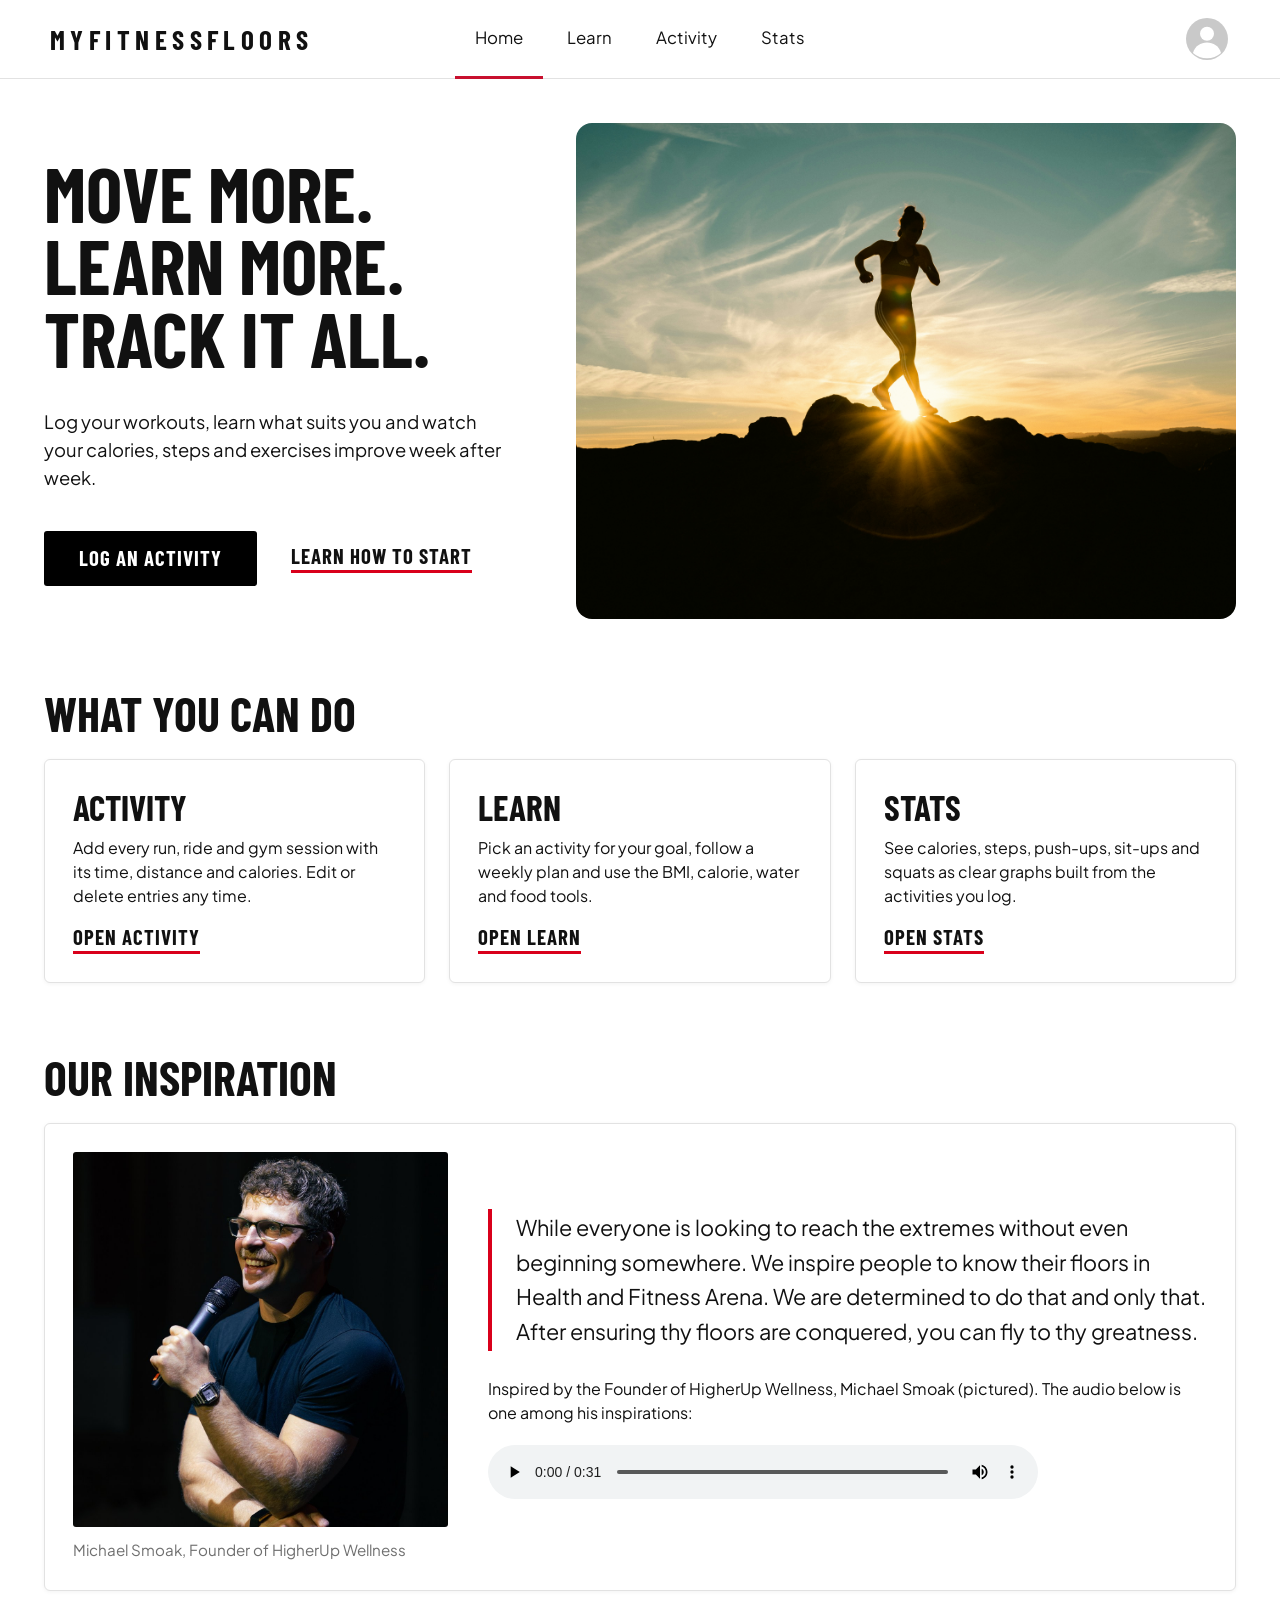
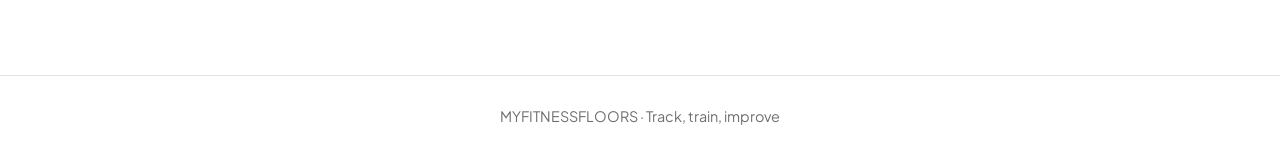
==== commit 8695488c: "Update image source path for hero image" ====
--- a/index.html
+++ b/index.html
@@ -39,7 +39,7 @@
           <a href="learn.html" class="link-red">Learn how to start</a>
         </div>
       </div>
-        <img class="hero-img" src="images/hero.jpg" alt="Woman running at sunset">
+        <img class="hero-img" src="hero.jpg" alt="Woman running at sunset">
     </section>
 
     <!-- What you can do -->
